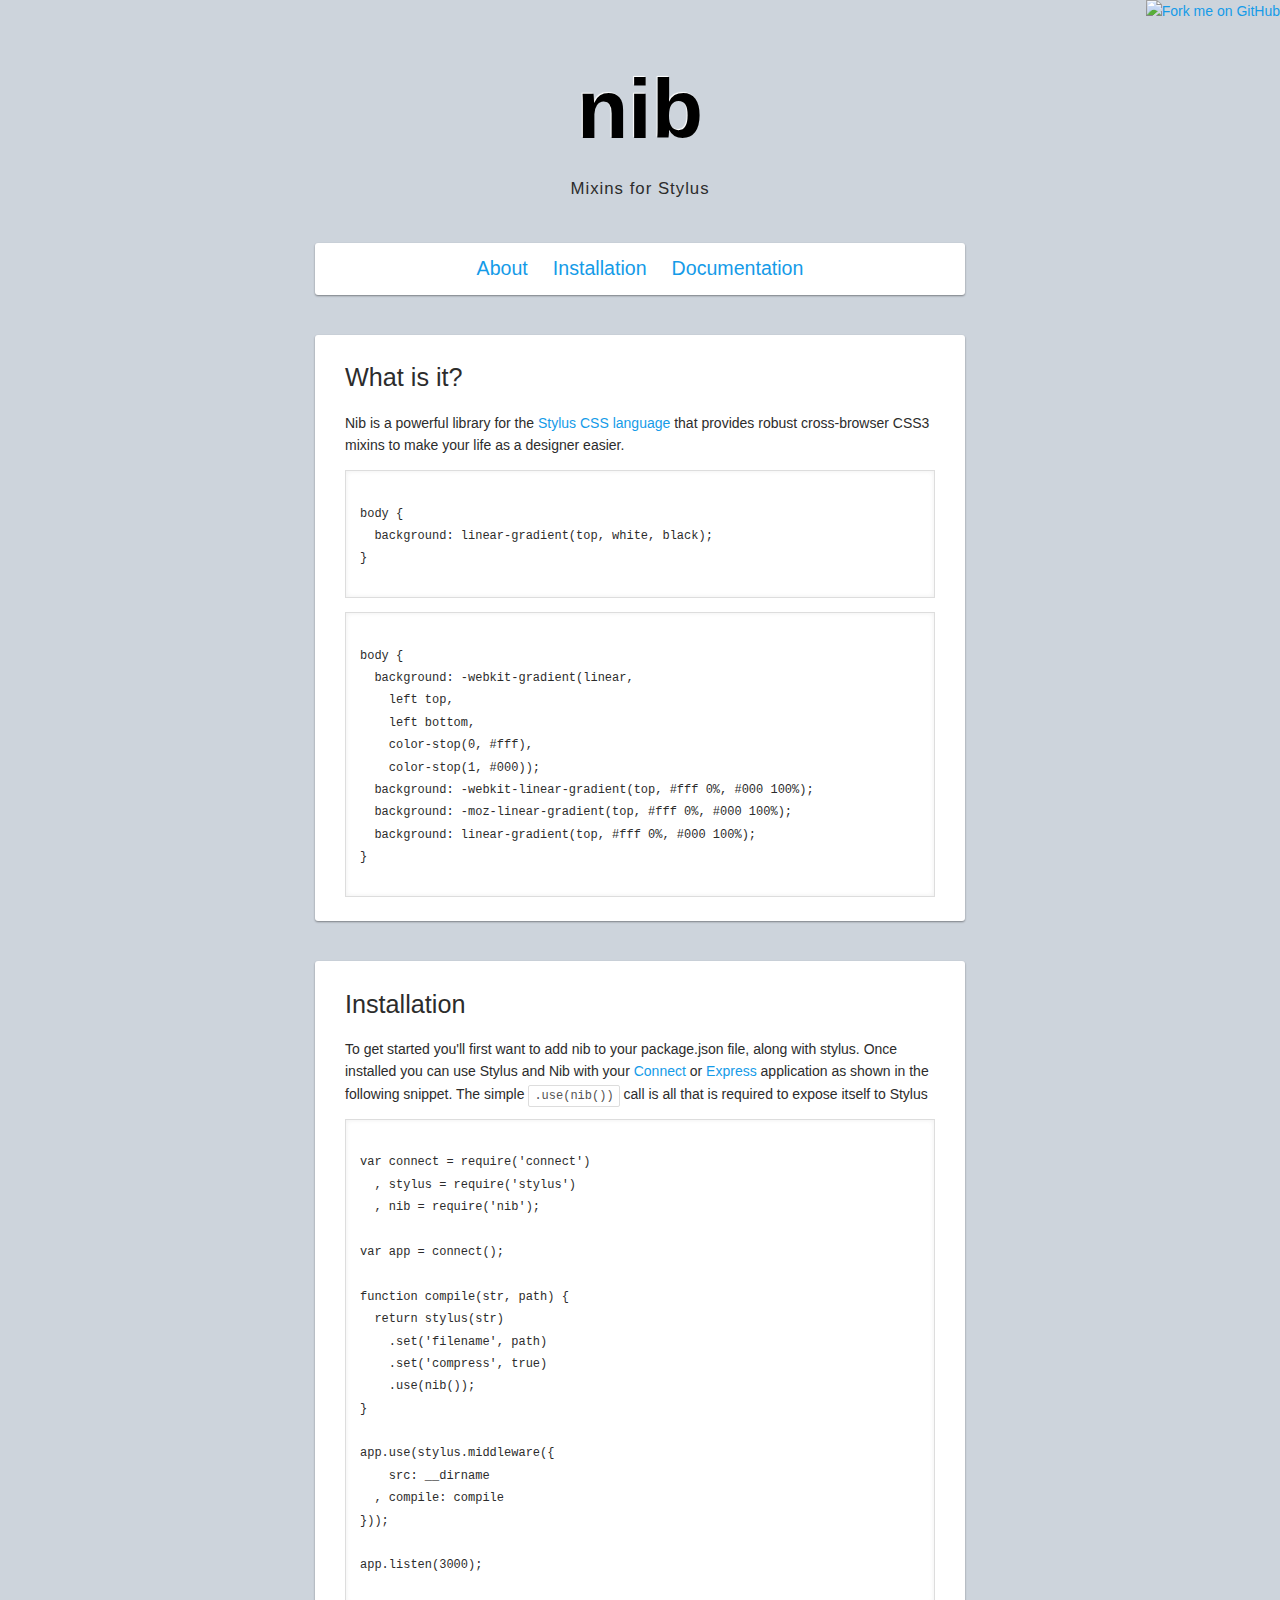
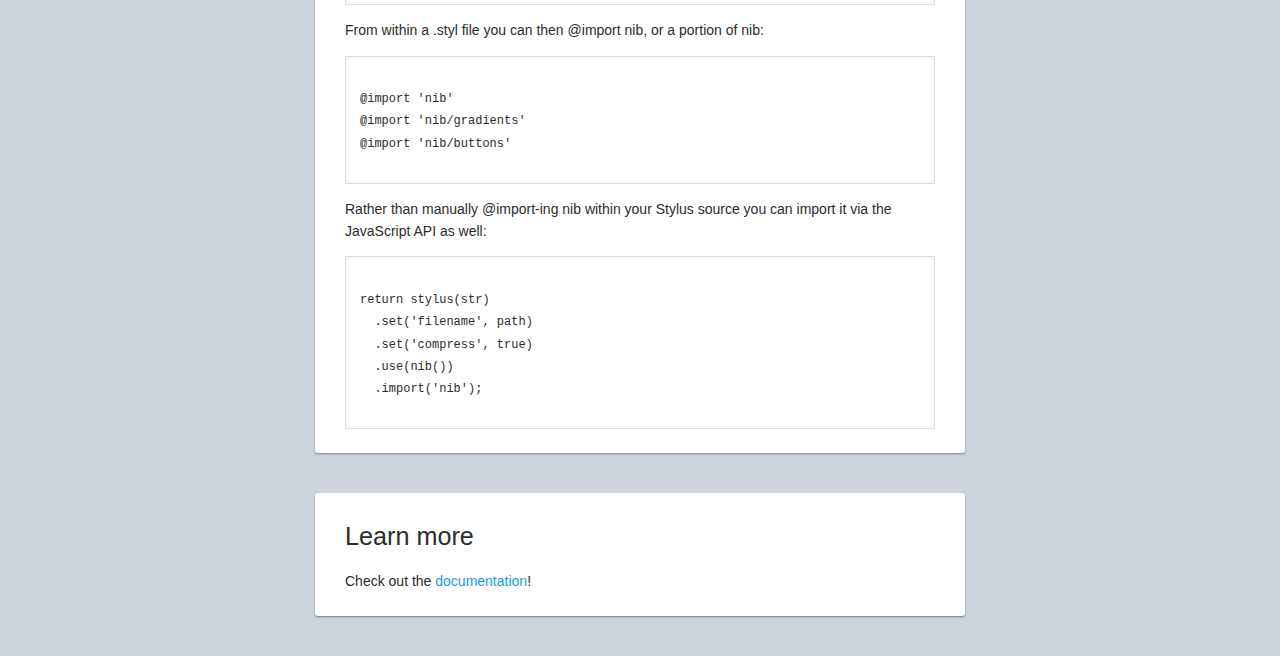
==== index.html @ adc70ba7 "first pass of redesign" ====
<!DOCTYPE html>
<html>
  <head>
    <title>nib - CSS3 extensions for Stylus</title>
    <link rel="stylesheet" href="index.css">
    <meta name="viewport" content="width=device-width">
  </head>
  <body>
    <header>
      <h1><a href="index.html">Nib</a></h1>
      <span id="tagline">Mixins for Stylus</span>
    </header>

    <section id="toc">
      <a href="#about">About</a>
      <a href="#installation">Installation</a>
      <a href="documentation.html">Documentation</a>
    </section>

    <section id="about">
      <h2>What is it?</h2>
      <p>Nib is a powerful library for the <a href="http://learnboost.github.com/stylus">Stylus CSS language</a> that provides robust cross-browser CSS3 mixins to make your life as a designer easier.</p>
      <pre>
        <code>
body {
  background: linear-gradient(top, white, black);
}</code>
      </pre>

      <pre>
        <code>
body {
  background: -webkit-gradient(linear,
    left top,
    left bottom,
    color-stop(0, #fff),
    color-stop(1, #000));
  background: -webkit-linear-gradient(top, #fff 0%, #000 100%);
  background: -moz-linear-gradient(top, #fff 0%, #000 100%);
  background: linear-gradient(top, #fff 0%, #000 100%);
}</code>
      </pre>
    </section>

    <section id="installation">
      <h2>Installation</h2>

      <p>To get started you'll first want to add nib to your <em>package.json</em> file, along with stylus. Once installed you can use Stylus and Nib with your <a href="http://senchalabs.github.com/connect">Connect</a> or <a href="http://expressjs.com">Express</a> application as shown in the following snippet. The simple <code>.use(nib())</code> call is all that is required to expose itself to Stylus</p>
      <pre>
        <code>
var connect = require('connect')
  , stylus = require('stylus')
  , nib = require('nib');

var app = connect();

function compile(str, path) {
  return stylus(str)
    .set('filename', path)
    .set('compress', true)
    .use(nib());
}

app.use(stylus.middleware({
    src: __dirname
  , compile: compile
}));

app.listen(3000);</code>
      </pre>

      <p>From within a <em>.styl</em> file you can then <strong>@import</strong> nib, or a portion of nib:</p>

      <pre>
        <code>
@import 'nib'
@import 'nib/gradients'
@import 'nib/buttons'</code>
      </pre>

      <p>Rather than manually <strong>@import</strong>-ing nib within your Stylus source you can import it via the JavaScript API as well:</p>

      <pre>
        <code>
return stylus(str)
  .set('filename', path)
  .set('compress', true)
  .use(nib())
  .import('nib');</code>
      </pre>
    </section>

    <section id="about">
      <h2>Learn more</h2>
      <p>Check out the <a href="documentation.html">documentation</a>!</p>
    </section>

    <a href="http://github.com/visionmedia/nib"><img style="position: absolute; top: 0; right: 0; border: 0;" src="https://s3.amazonaws.com/github/ribbons/forkme_right_darkblue_121621.png" alt="Fork me on GitHub"></a>
  </body>
</html>
---- index.css ----
html,
body,
div,
span,
applet,
object,
iframe,
h1,
h2,
h3,
h4,
h5,
h6,
p,
blockquote,
pre,
a,
abbr,
acronym,
address,
big,
cite,
code,
del,
dfn,
em,
img,
ins,
kbd,
q,
s,
samp,
small,
strike,
strong,
sub,
sup,
tt,
var,
dl,
dt,
dd,
ol,
ul,
li,
fieldset,
form,
label,
legend,
table,
caption,
tbody,
tfoot,
thead,
tr,
th,
td {
  margin: 0;
  padding: 0;
  border: 0;
  outline: 0;
  font-weight: inherit;
  font-style: inherit;
  font-family: inherit;
  font-size: 100%;
  vertical-align: baseline;
}
body {
  line-height: 1;
  color: #000;
  background: #fff;
}
ol,
ul {
  list-style: none;
}
table {
  border-collapse: separate;
  border-spacing: 0;
  vertical-align: middle;
}
caption,
th,
td {
  text-align: left;
  font-weight: normal;
  vertical-align: middle;
}
a img {
  border: none;
}
* {
  -webkit-box-sizing: border-box;
  -moz-box-sizing: border-box;
  box-sizing: border-box;
}
body {
  background: #cdd4dc url("images/bg.png");
  font: 14px/1.6 "Helvetica Neue", Helvetica, Arial, sans-serif;
  text-align: center;
  color: #2c2c2c;
}
a {
  color: #159be8;
  text-decoration: none;
}
a:hover {
  background: #138bd1;
  color: #fff;
}
h1 {
  margin: 0.5em 0 0 0;
  font-size: 6em;
  font-weight: bold;
  text-transform: lowercase;
  text-shadow: -1px -1px 1px #fff;
}
h1 a {
  color: #000;
}
h1 a:hover {
  color: #000;
  background: transparent;
}
h2 {
  font-size: 1.8em;
  margin: 0.5em 0;
}
#tagline {
  font-size: 1.2em;
  letter-spacing: 1px;
}
#toc {
  text-align: center;
  font-size: 1.4em;
}
#toc a {
  margin: 0 0.5em;
}
section {
  margin: 40px auto;
  max-width: 650px;
  padding: 10px 30px;
  text-align: left;
  background: #fff;
}
p {
  margin: 1em 0;
}
code {
  font: 12px monaco, monospace;
}
p code {
  padding: 3px 5px;
  border: 1px solid #ddd;
  -webkit-border-radius: 2px;
  border-radius: 2px;
  color: #535353;
}
pre {
  margin: 1em 0;
  padding: 0.5em 1em;
  border: 1px solid #ddd;
  -webkit-box-shadow: inset 0 0 5px #eee;
  box-shadow: inset 0 0 5px #eee;
  overflow: auto;
}
ul {
  margin: 1em 0 1em 2em;
}
ul ul {
  margin: 0 0 0 2em;
}
@media screen and (min-width: 650px) {
  section {
    -webkit-border-radius: 3px;
    border-radius: 3px;
    -webkit-box-shadow: 0 1px 2px 0 rgba(0,0,0,0.4);
    box-shadow: 0 1px 2px 0 rgba(0,0,0,0.4);
  }
  .two-col {
    -webkit-column-count: 2;
    -moz-column-count: 2;
    column-count: 2;
    -webkit-column-gap: 1em;
    -moz-column-gap: 1em;
    column-gap: 1em;
  }
}
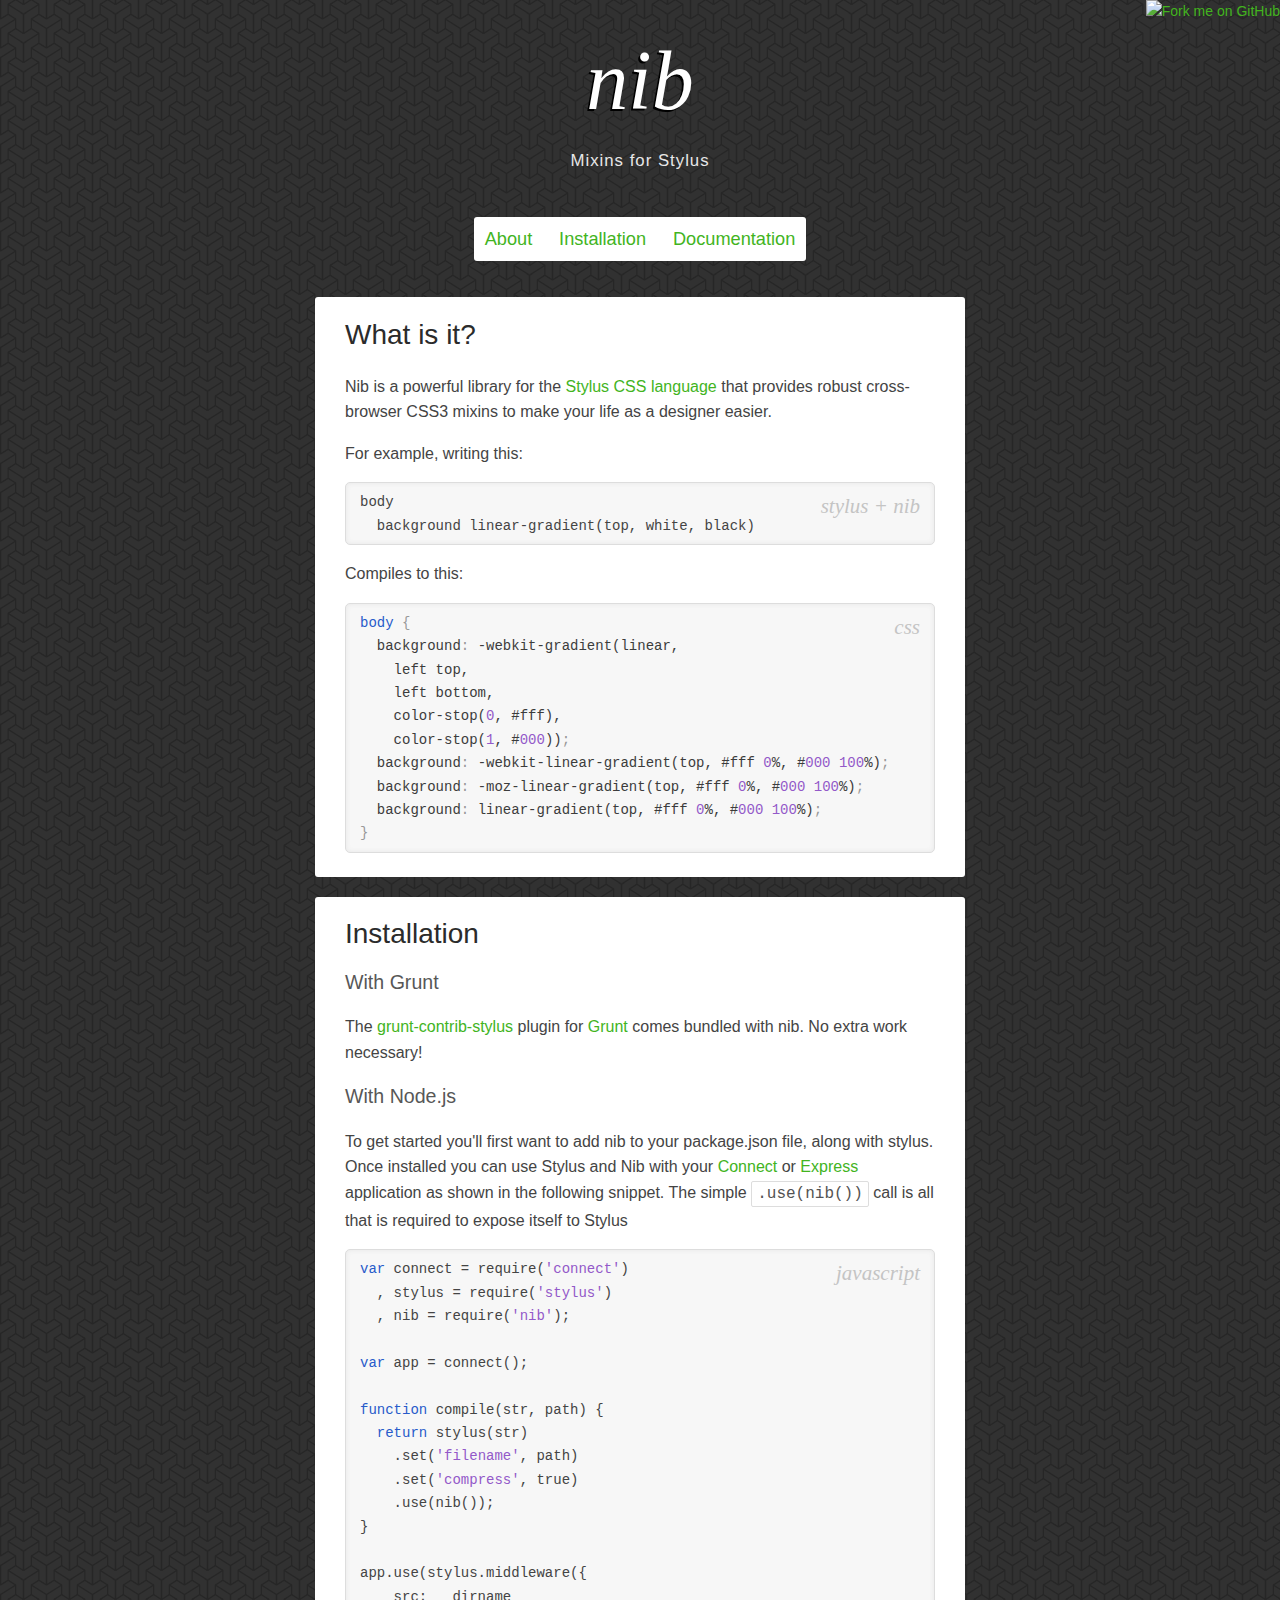
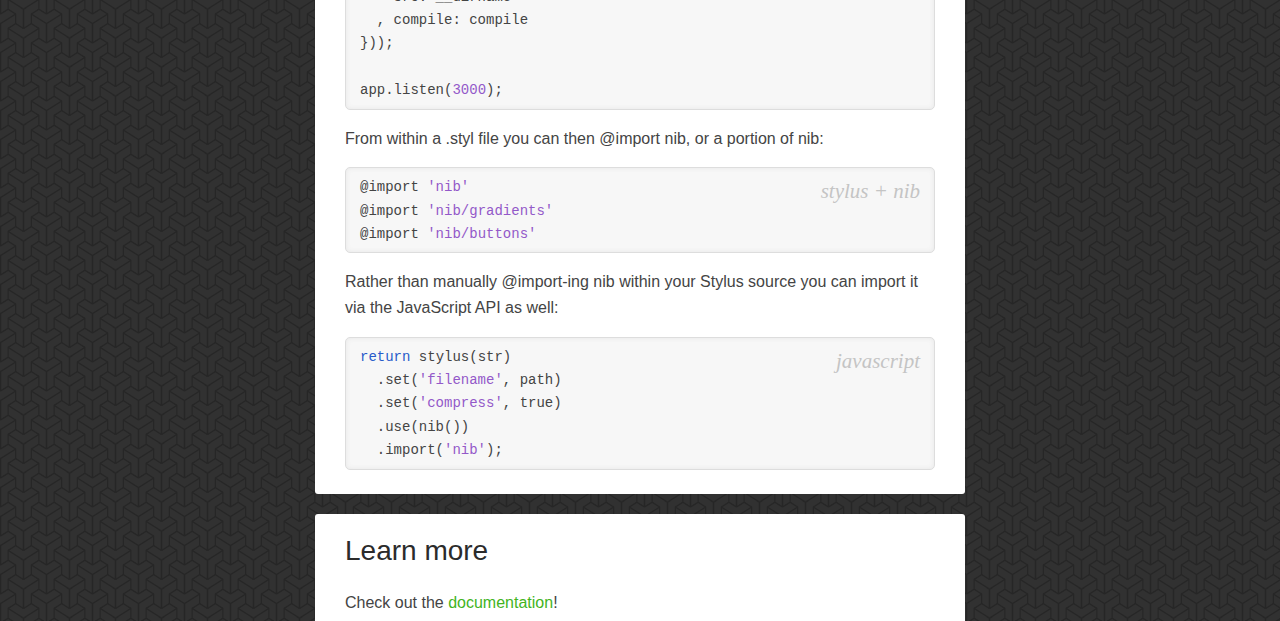
==== commit 87718aba: "finish first draft of proposed redesign" ====
--- a/index.html
+++ b/index.html
@@ -1,35 +1,34 @@
 <!DOCTYPE html>
 <html>
   <head>
-    <title>nib - CSS3 extensions for Stylus</title>
+    <title>nib - Mixins for Stylus</title>
     <link rel="stylesheet" href="index.css">
     <meta name="viewport" content="width=device-width">
+    <script src="lib/highlight.min.js"></script>
   </head>
   <body>
     <header>
-      <h1><a href="index.html">Nib</a></h1>
+      <h1><a href="index.html">nib</a></h1>
       <span id="tagline">Mixins for Stylus</span>
     </header>
 
-    <section id="toc">
+    <nav>
       <a href="#about">About</a>
       <a href="#installation">Installation</a>
       <a href="documentation.html">Documentation</a>
-    </section>
+    </nav>
 
     <section id="about">
       <h2>What is it?</h2>
       <p>Nib is a powerful library for the <a href="http://learnboost.github.com/stylus">Stylus CSS language</a> that provides robust cross-browser CSS3 mixins to make your life as a designer easier.</p>
-      <pre>
-        <code>
-body {
-  background: linear-gradient(top, white, black);
-}</code>
-      </pre>
+      <p>For example, writing this:</p>
 
-      <pre>
-        <code>
-body {
+      <pre><code class="nib">body
+  background linear-gradient(top, white, black)</code></pre>
+
+      <p>Compiles to this:</p>
+
+      <pre><code class="css">body {
   background: -webkit-gradient(linear,
     left top,
     left bottom,
@@ -38,17 +37,20 @@
   background: -webkit-linear-gradient(top, #fff 0%, #000 100%);
   background: -moz-linear-gradient(top, #fff 0%, #000 100%);
   background: linear-gradient(top, #fff 0%, #000 100%);
-}</code>
-      </pre>
+}</code></pre>
     </section>
 
     <section id="installation">
       <h2>Installation</h2>
 
+      <h3>With Grunt</h3>
+
+      <p>The <a href="https://github.com/gruntjs/grunt-contrib-stylus">grunt-contrib-stylus</a> plugin for <a href="http://gruntjs.com/">Grunt</a> comes bundled with nib. No extra work necessary!</p>
+
+      <h3>With Node.js</h3>
+
       <p>To get started you'll first want to add nib to your <em>package.json</em> file, along with stylus. Once installed you can use Stylus and Nib with your <a href="http://senchalabs.github.com/connect">Connect</a> or <a href="http://expressjs.com">Express</a> application as shown in the following snippet. The simple <code>.use(nib())</code> call is all that is required to expose itself to Stylus</p>
-      <pre>
-        <code>
-var connect = require('connect')
+      <pre><code class="javascript">var connect = require('connect')
   , stylus = require('stylus')
   , nib = require('nib');
 
@@ -66,28 +68,21 @@
   , compile: compile
 }));
 
-app.listen(3000);</code>
-      </pre>
+app.listen(3000);</code></pre>
 
       <p>From within a <em>.styl</em> file you can then <strong>@import</strong> nib, or a portion of nib:</p>
 
-      <pre>
-        <code>
-@import 'nib'
+      <pre><code class="nib">@import 'nib'
 @import 'nib/gradients'
-@import 'nib/buttons'</code>
-      </pre>
+@import 'nib/buttons'</code></pre>
 
       <p>Rather than manually <strong>@import</strong>-ing nib within your Stylus source you can import it via the JavaScript API as well:</p>
 
-      <pre>
-        <code>
-return stylus(str)
+      <pre><code class="javascript">return stylus(str)
   .set('filename', path)
   .set('compress', true)
   .use(nib())
-  .import('nib');</code>
-      </pre>
+  .import('nib');</code></pre>
     </section>
 
     <section id="about">
@@ -95,7 +90,9 @@
       <p>Check out the <a href="documentation.html">documentation</a>!</p>
     </section>
 
-    <a href="http://github.com/visionmedia/nib"><img style="position: absolute; top: 0; right: 0; border: 0;" src="https://s3.amazonaws.com/github/ribbons/forkme_right_darkblue_121621.png" alt="Fork me on GitHub"></a>
+    <a href="https://github.com/you"><img style="position: absolute; top: 0; right: 0; border: 0;" src="https://camo.githubusercontent.com/38ef81f8aca64bb9a64448d0d70f1308ef5341ab/68747470733a2f2f73332e616d617a6f6e6177732e636f6d2f6769746875622f726962626f6e732f666f726b6d655f72696768745f6461726b626c75655f3132313632312e706e67" alt="Fork me on GitHub" data-canonical-src="https://s3.amazonaws.com/github/ribbons/forkme_right_darkblue_121621.png"></a>
+
+    <script>hljs.initHighlightingOnLoad();</script>
   </body>
 </html>
 
--- a/index.css
+++ b/index.css
@@ -89,66 +89,109 @@
 a img {
   border: none;
 }
+@font-face {
+  font-family: LibreBaskerville-Italic;
+  src: url("fonts/LibreBaskerville-Italic");
+}
 * {
   -webkit-box-sizing: border-box;
   -moz-box-sizing: border-box;
   box-sizing: border-box;
 }
 body {
-  background: #cdd4dc url("images/bg.png");
+  background: #333 url("images/bg.png");
   font: 14px/1.6 "Helvetica Neue", Helvetica, Arial, sans-serif;
   text-align: center;
-  color: #2c2c2c;
+  color: #444;
 }
 a {
-  color: #159be8;
+  color: #42b41e;
   text-decoration: none;
 }
 a:hover {
-  background: #138bd1;
+  background: #42b41e;
   color: #fff;
 }
-h1 {
-  margin: 0.5em 0 0 0;
-  font-size: 6em;
-  font-weight: bold;
-  text-transform: lowercase;
-  text-shadow: -1px -1px 1px #fff;
-}
-h1 a {
-  color: #000;
-}
-h1 a:hover {
-  color: #000;
-  background: transparent;
-}
-h2 {
-  font-size: 1.8em;
-  margin: 0.5em 0;
+header {
+  margin: 1em 0 3em;
 }
 #tagline {
   font-size: 1.2em;
   letter-spacing: 1px;
-}
-#toc {
-  text-align: center;
+  color: #e7e7e7;
+}
+h1 {
+  font-size: 6em;
+  font-style: italic;
+  font-family: LibreBaskerville-Italic;
+  text-shadow: -2px 2px 0 #000;
+}
+h1 a {
+  color: #fff;
+}
+h1 a:hover {
+  color: #fff;
+  background: transparent;
+}
+h2 {
+  color: #2b2b2b;
+  font-size: 2em;
+  margin: 0.2em 0;
+}
+h3 {
   font-size: 1.4em;
-}
-#toc a {
-  margin: 0 0.5em;
+  margin: 0.5em 0;
+  color: #575757;
 }
 section {
-  margin: 40px auto;
+  margin: 20px auto;
+  padding: 10px 30px;
   max-width: 650px;
-  padding: 10px 30px;
   text-align: left;
   background: #fff;
 }
+nav {
+  display: block;
+  margin: 0 auto 10px;
+  padding: 0;
+  font-size: 1.3em;
+  background: #fff;
+  overflow: hidden;
+}
+nav a {
+  display: inline-block;
+  padding: 0.4em 0.6em;
+  margin: 0;
+}
+nav a:first-child {
+  -webkit-border-radius: 3px 0 0 3px;
+  border-radius: 3px 0 0 3px;
+}
+nav a:last-child {
+  -webkit-border-radius: 0 3px 3px 0;
+  border-radius: 0 3px 3px 0;
+}
 p {
   margin: 1em 0;
 }
 code {
-  font: 12px monaco, monospace;
+  font-family: monaco, monospace;
+}
+code:before {
+  float: right;
+  font-size: 1.5em;
+  font-style: italic;
+  font-family: LibreBaskerville-Italic;
+  color: #c4c4c4;
+}
+code.css:before {
+  content: 'css';
+}
+code.nib:before {
+  content: 'stylus + nib';
+}
+code.javascript:before {
+  content: 'javascript';
 }
 p code {
   padding: 3px 5px;
@@ -161,9 +204,12 @@
   margin: 1em 0;
   padding: 0.5em 1em;
   border: 1px solid #ddd;
-  -webkit-box-shadow: inset 0 0 5px #eee;
-  box-shadow: inset 0 0 5px #eee;
+  -webkit-box-shadow: inset 0 0 5px #e6e6e6;
+  box-shadow: inset 0 0 5px #e6e6e6;
   overflow: auto;
+  -webkit-border-radius: 5px;
+  border-radius: 5px;
+  background: #f7f7f7;
 }
 ul {
   margin: 1em 0 1em 2em;
@@ -172,11 +218,16 @@
   margin: 0 0 0 2em;
 }
 @media screen and (min-width: 650px) {
+  p {
+    font-size: 16px;
+  }
+  nav {
+    display: inline-block;
+  }
+  nav,
   section {
     -webkit-border-radius: 3px;
     border-radius: 3px;
-    -webkit-box-shadow: 0 1px 2px 0 rgba(0,0,0,0.4);
-    box-shadow: 0 1px 2px 0 rgba(0,0,0,0.4);
   }
   .two-col {
     -webkit-column-count: 2;
@@ -187,3 +238,21 @@
     column-gap: 1em;
   }
 }
+.css .hljs-id,
+.css .hljs-class,
+.css .hljs-tag,
+.css .hljs-pseudo,
+.javascript .hljs-keyword {
+  color: #285bca;
+}
+.css .hljs-rules {
+  color: #999;
+}
+.css .hljs-attribute,
+.css .hljs-value {
+  color: #3c3c3c;
+}
+.hljs-number,
+.hljs-string {
+  color: #9359c9;
+}
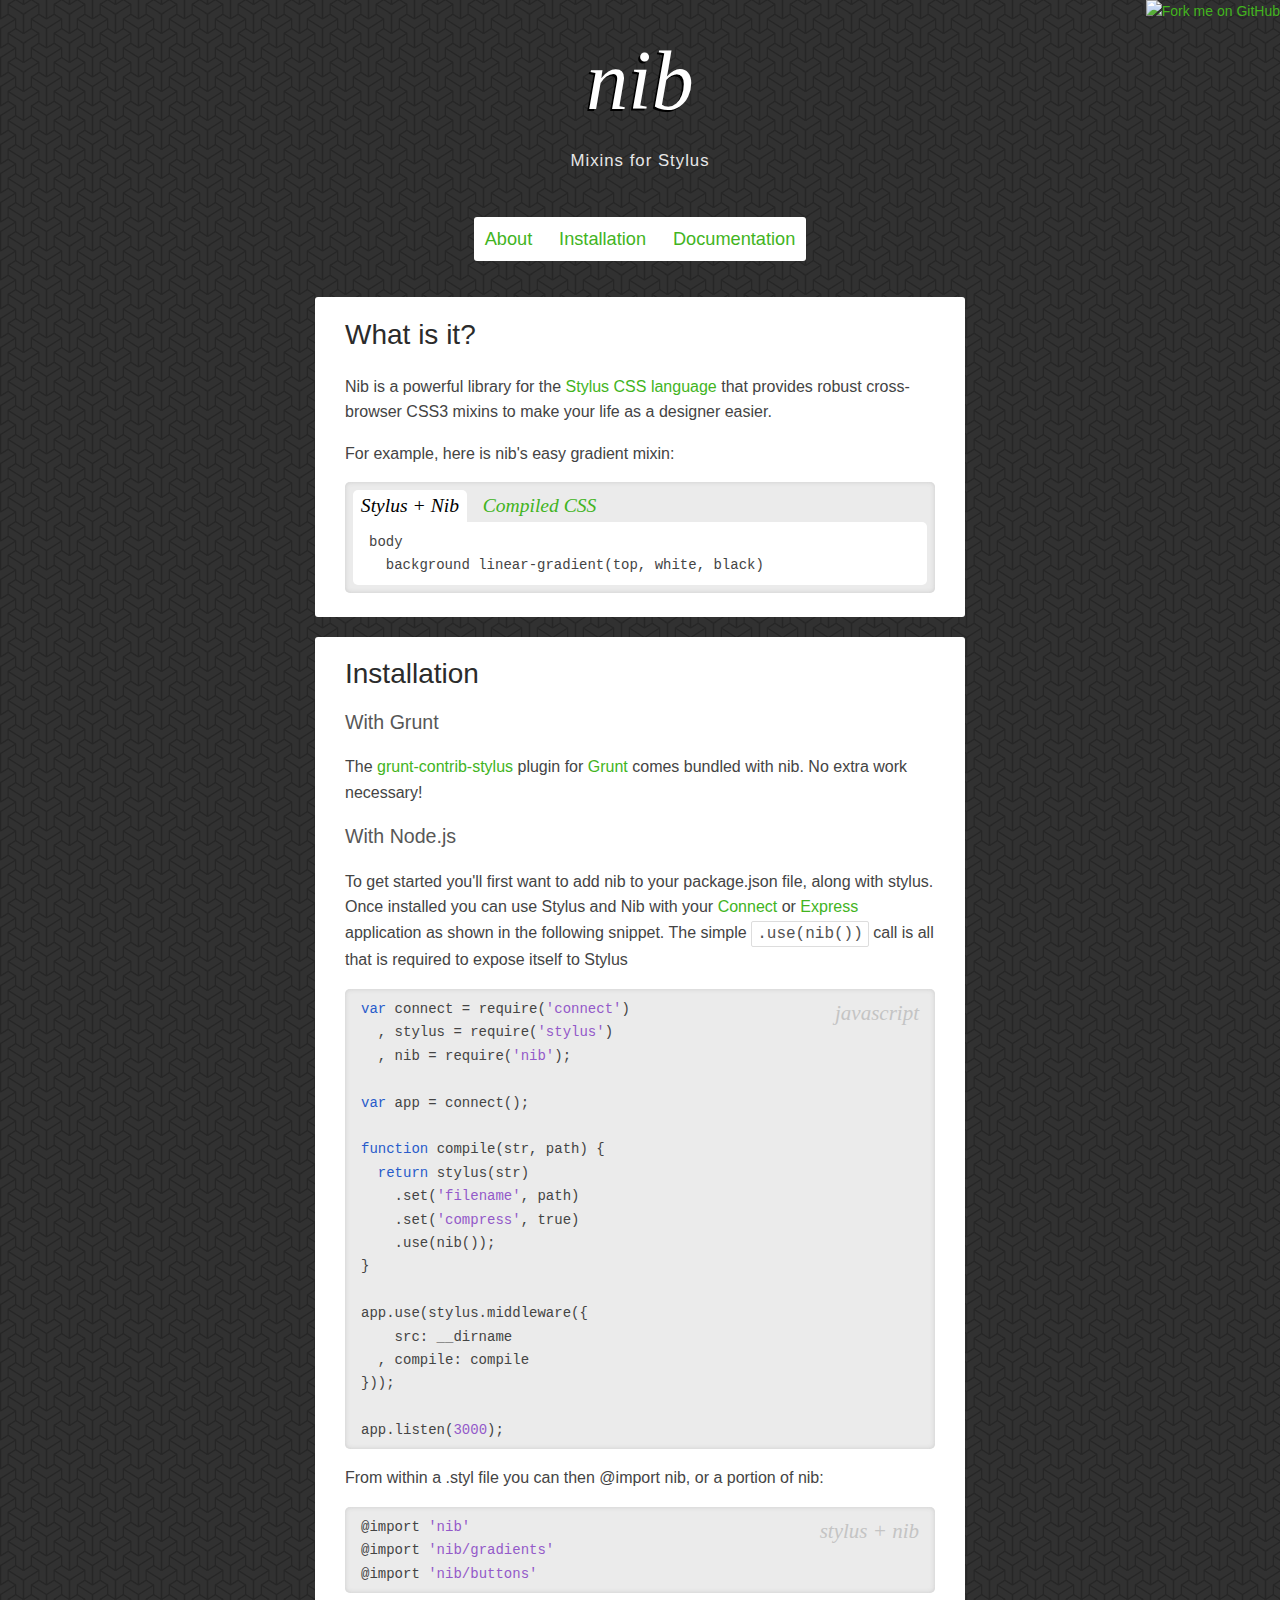
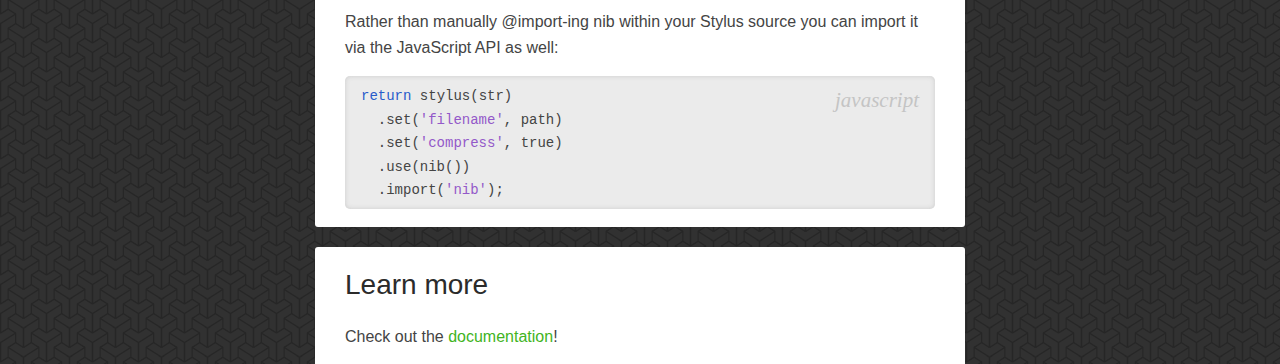
==== commit adcfe6bb: "embed-like source/compiled tabs" ====
--- a/index.html
+++ b/index.html
@@ -21,14 +21,14 @@
     <section id="about">
       <h2>What is it?</h2>
       <p>Nib is a powerful library for the <a href="http://learnboost.github.com/stylus">Stylus CSS language</a> that provides robust cross-browser CSS3 mixins to make your life as a designer easier.</p>
-      <p>For example, writing this:</p>
+      <p>For example, here is nib's easy gradient mixin:</p>
 
-      <pre><code class="nib">body
+      <div class="code-switcher">
+
+        <pre class="code-before"><code class="nib">body
   background linear-gradient(top, white, black)</code></pre>
 
-      <p>Compiles to this:</p>
-
-      <pre><code class="css">body {
+        <pre class="code-after"><code class="css">body {
   background: -webkit-gradient(linear,
     left top,
     left bottom,
@@ -38,6 +38,8 @@
   background: -moz-linear-gradient(top, #fff 0%, #000 100%);
   background: linear-gradient(top, #fff 0%, #000 100%);
 }</code></pre>
+
+      </div>
     </section>
 
     <section id="installation">
@@ -93,6 +95,7 @@
     <a href="https://github.com/you"><img style="position: absolute; top: 0; right: 0; border: 0;" src="https://camo.githubusercontent.com/38ef81f8aca64bb9a64448d0d70f1308ef5341ab/68747470733a2f2f73332e616d617a6f6e6177732e636f6d2f6769746875622f726962626f6e732f666f726b6d655f72696768745f6461726b626c75655f3132313632312e706e67" alt="Fork me on GitHub" data-canonical-src="https://s3.amazonaws.com/github/ribbons/forkme_right_darkblue_121621.png"></a>
 
     <script>hljs.initHighlightingOnLoad();</script>
+    <script src="app.js"></script>
   </body>
 </html>
 
--- a/index.css
+++ b/index.css
@@ -175,7 +175,7 @@
   margin: 1em 0;
 }
 code {
-  font-family: monaco, monospace;
+  font-family: Monaco, "Lucida Console", monospace;
 }
 code:before {
   float: right;
@@ -201,15 +201,55 @@
   color: #535353;
 }
 pre {
-  margin: 1em 0;
-  padding: 0.5em 1em;
-  border: 1px solid #ddd;
-  -webkit-box-shadow: inset 0 0 5px #e6e6e6;
-  box-shadow: inset 0 0 5px #e6e6e6;
-  overflow: auto;
+  margin: 0 0 0.5rem;
+  padding: 0.5rem 1rem;
+  background: #ebebeb;
   -webkit-border-radius: 5px;
   border-radius: 5px;
-  background: #f7f7f7;
+  -webkit-box-shadow: inset 0 0 5px #ccc;
+  box-shadow: inset 0 0 5px #ccc;
+  overflow: auto;
+}
+.code-switcher {
+  background: #ebebeb;
+  overflow: auto;
+  margin: 1em 0;
+  -webkit-border-radius: 5px;
+  border-radius: 5px;
+  -webkit-box-shadow: inset 0 0 5px #ccc;
+  box-shadow: inset 0 0 5px #ccc;
+}
+.code-switcher code:before {
+  content: '';
+}
+.code-switcher pre {
+  background: #fff;
+  -webkit-border-radius: 0 5px 5px 5px;
+  border-radius: 0 5px 5px 5px;
+  -webkit-box-shadow: none;
+  box-shadow: none;
+  margin: 0 0.5rem 0.5rem;
+}
+.code-switcher .code-switcher-button {
+  display: inline-block;
+  font-size: 1.4em;
+  padding: 0 0.4em;
+  margin: 0.5rem 0 0 0.5rem;
+  border: none;
+  -webkit-border-radius: 5px 5px 0 0;
+  border-radius: 5px 5px 0 0;
+  cursor: pointer;
+  color: #42b41e;
+  font-family: LibreBaskerville-Italic;
+  font-style: italic;
+}
+.code-switcher .code-switcher-button:hover:not(.selected) {
+  background: #42b41e;
+  color: #fff;
+}
+.code-switcher .selected {
+  background: #fff;
+  color: #000;
 }
 ul {
   margin: 1em 0 1em 2em;
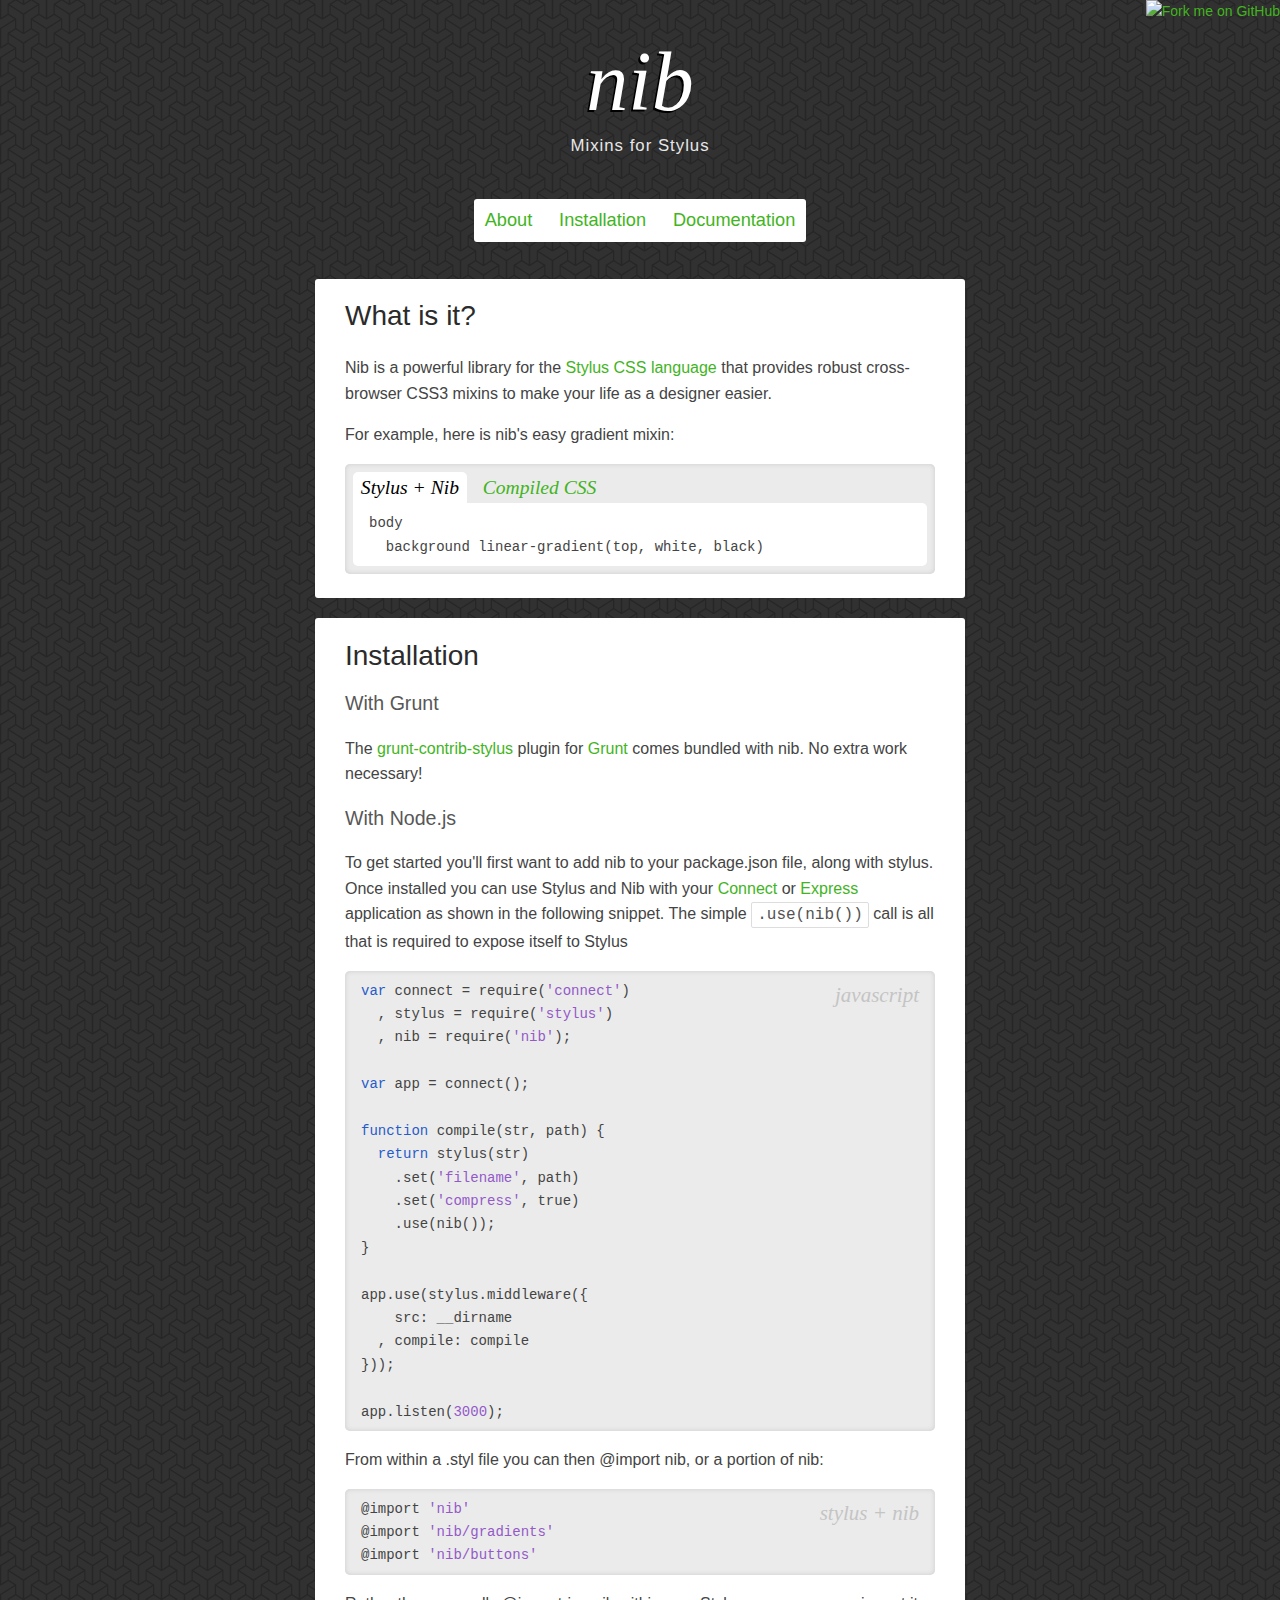
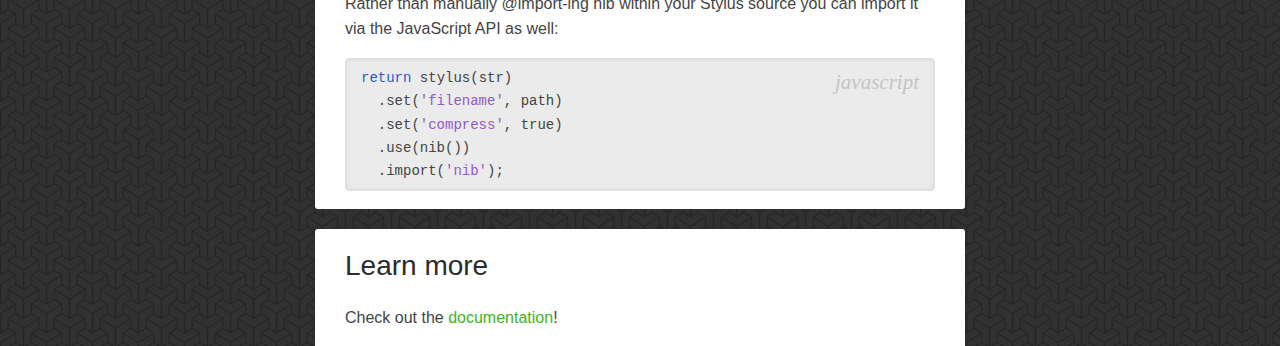
==== commit 099fc1b5: "fix a couple regressions" ====
--- a/index.html
+++ b/index.html
@@ -8,14 +8,14 @@
   </head>
   <body>
     <header>
-      <h1><a href="index.html">nib</a></h1>
+      <h1><a href="/">nib</a></h1>
       <span id="tagline">Mixins for Stylus</span>
     </header>
 
     <nav>
       <a href="#about">About</a>
       <a href="#installation">Installation</a>
-      <a href="documentation.html">Documentation</a>
+      <a href="/docs">Documentation</a>
     </nav>
 
     <section id="about">
@@ -89,7 +89,7 @@
 
     <section id="about">
       <h2>Learn more</h2>
-      <p>Check out the <a href="documentation.html">documentation</a>!</p>
+      <p>Check out the <a href="/docs">documentation</a>!</p>
     </section>
 
     <a href="https://github.com/you"><img style="position: absolute; top: 0; right: 0; border: 0;" src="https://camo.githubusercontent.com/38ef81f8aca64bb9a64448d0d70f1308ef5341ab/68747470733a2f2f73332e616d617a6f6e6177732e636f6d2f6769746875622f726962626f6e732f666f726b6d655f72696768745f6461726b626c75655f3132313632312e706e67" alt="Fork me on GitHub" data-canonical-src="https://s3.amazonaws.com/github/ribbons/forkme_right_darkblue_121621.png"></a>
--- a/index.css
+++ b/index.css
@@ -113,7 +113,7 @@
   color: #fff;
 }
 header {
-  margin: 1em 0 3em;
+  margin: 0 0 2.8em;
 }
 #tagline {
   font-size: 1.2em;
@@ -121,6 +121,7 @@
   color: #e7e7e7;
 }
 h1 {
+  margin: 0.18em 0 -0.2em;
   font-size: 6em;
   font-style: italic;
   font-family: LibreBaskerville-Italic;
@@ -252,10 +253,10 @@
   color: #000;
 }
 ul {
-  margin: 1em 0 1em 2em;
+  margin: 1em 0 1em 0;
 }
 ul ul {
-  margin: 0 0 0 2em;
+  margin: 0 0 0 1em;
 }
 @media screen and (min-width: 650px) {
   p {
@@ -277,6 +278,40 @@
     -moz-column-gap: 1em;
     column-gap: 1em;
   }
+  #container {
+    max-width: 900px;
+    margin: 0 auto;
+    position: relative;
+  }
+  #container #sidebar-right {
+    margin: 0 10px 0 180px;
+  }
+  #container #sidebar-right section {
+    margin: 20px 0;
+    max-width: none;
+  }
+  #container #toc {
+    position: absolute;
+    left: 10px;
+    margin: 0;
+    padding: 10px;
+  }
+  #container #toc ul {
+    margin: 0;
+  }
+  #container #toc ul ul {
+    margin: 0 0 0 1em;
+  }
+  #container #toc.stuck {
+    position: fixed;
+    margin: 0;
+    top: 10px;
+  }
+}
+.shadow-stroke {
+  font-size: 2em;
+  color: #fff;
+  text-shadow: -1px -1px 0 #f00, 1px -1px 0 #f00, -1px 1px 0 #f00, 1px 1px 0 #f00;
 }
 .css .hljs-id,
 .css .hljs-class,
